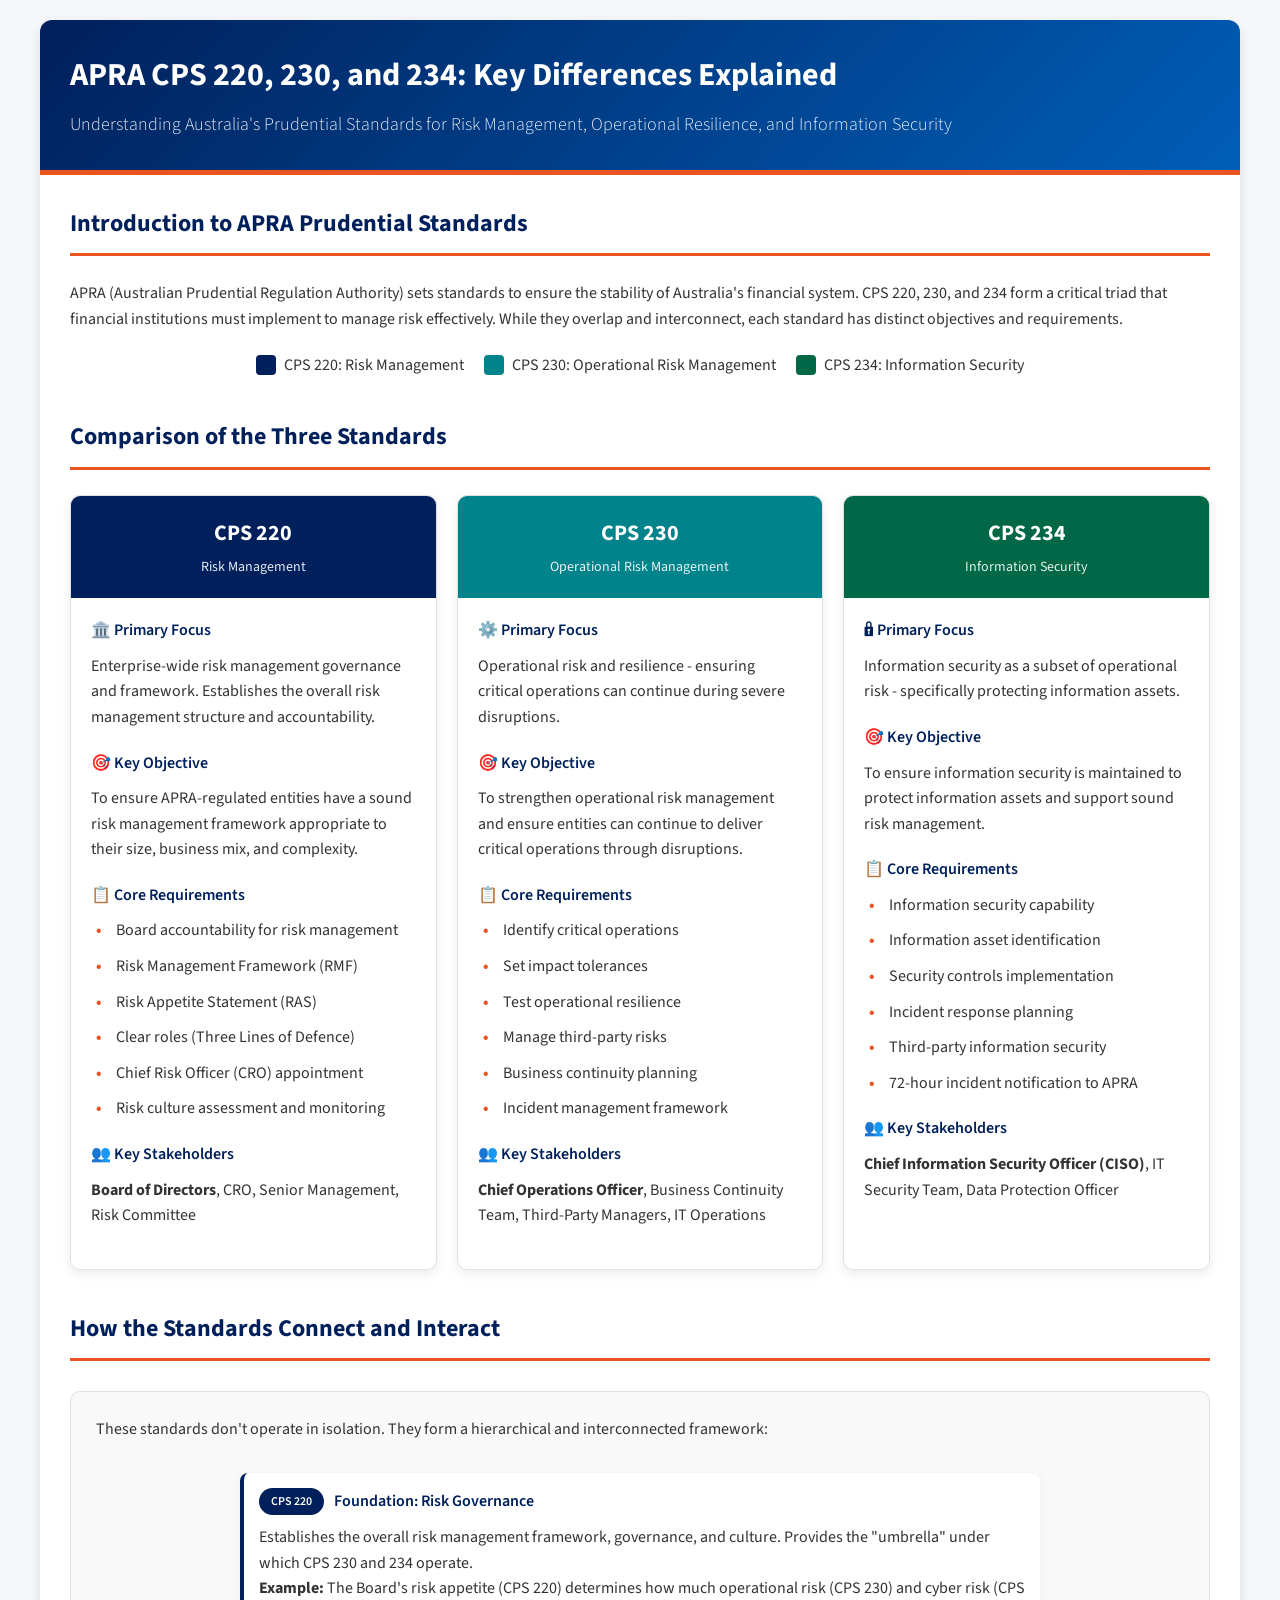
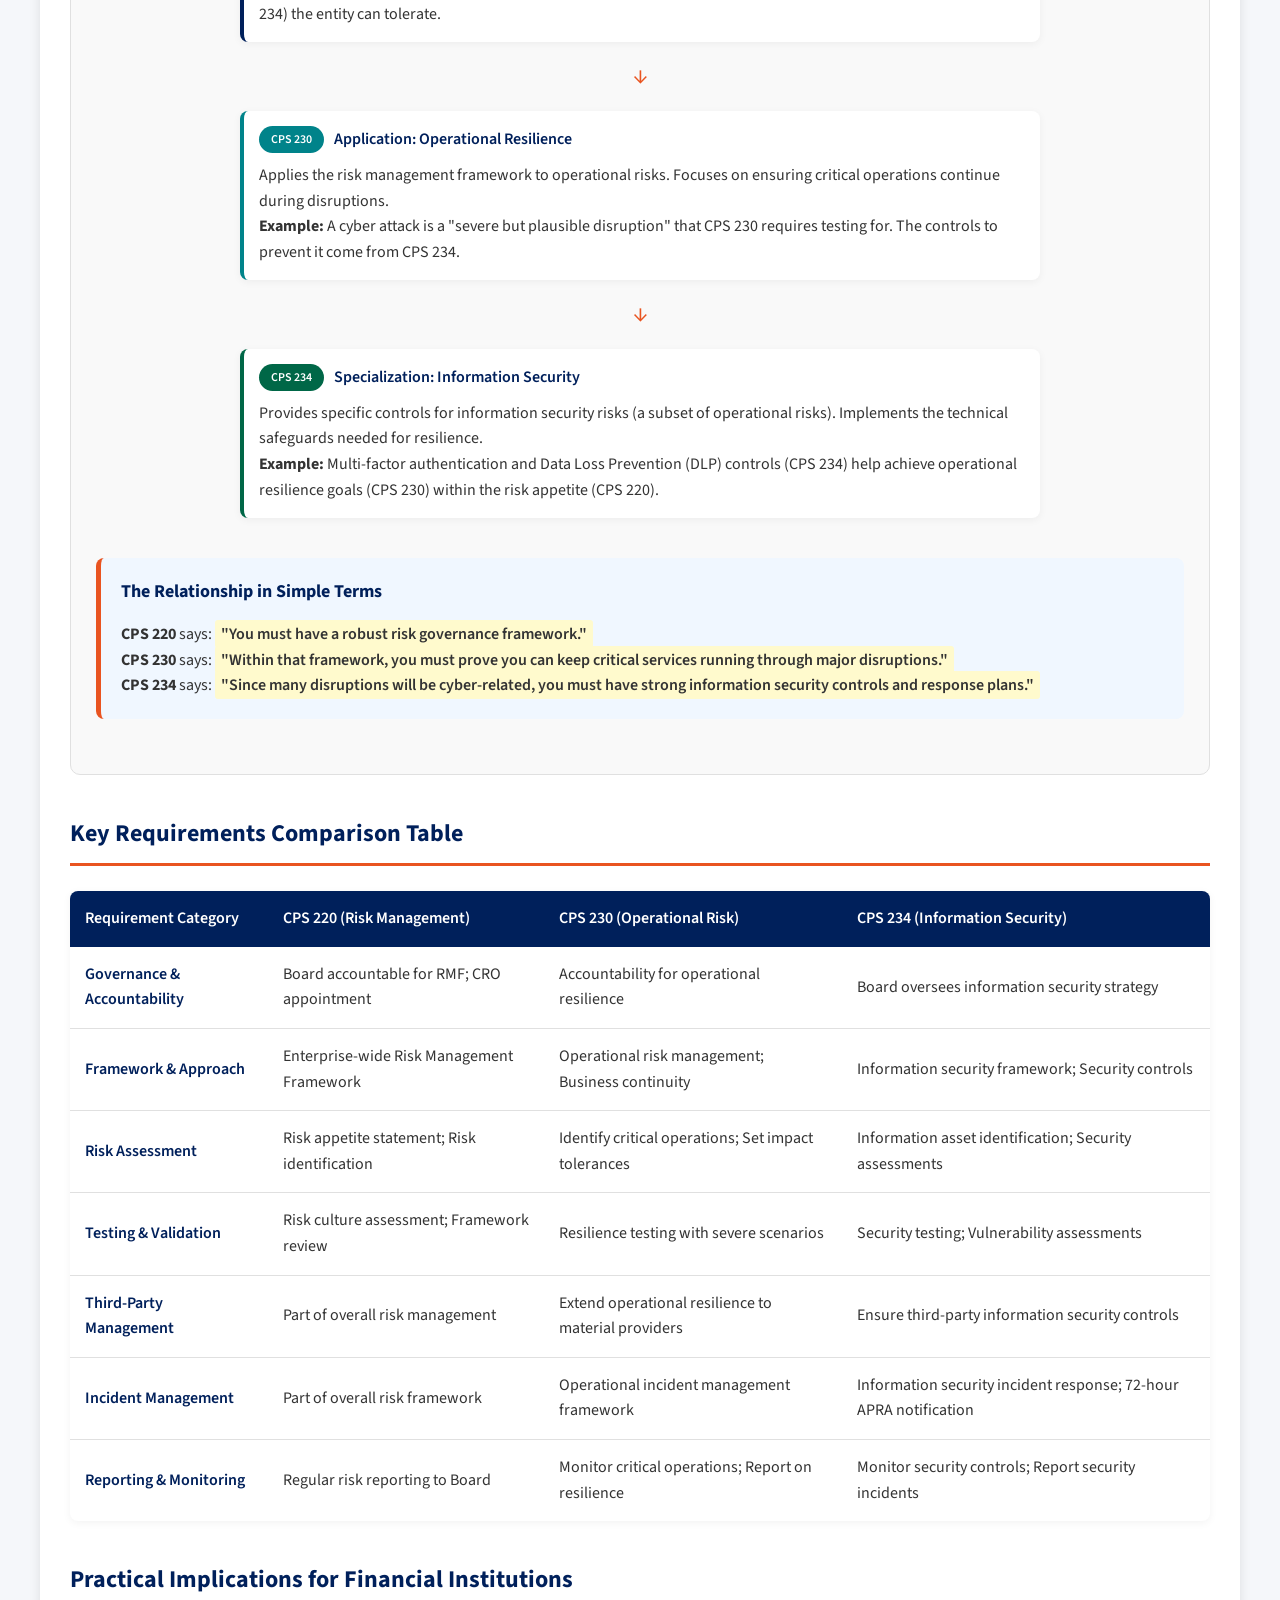
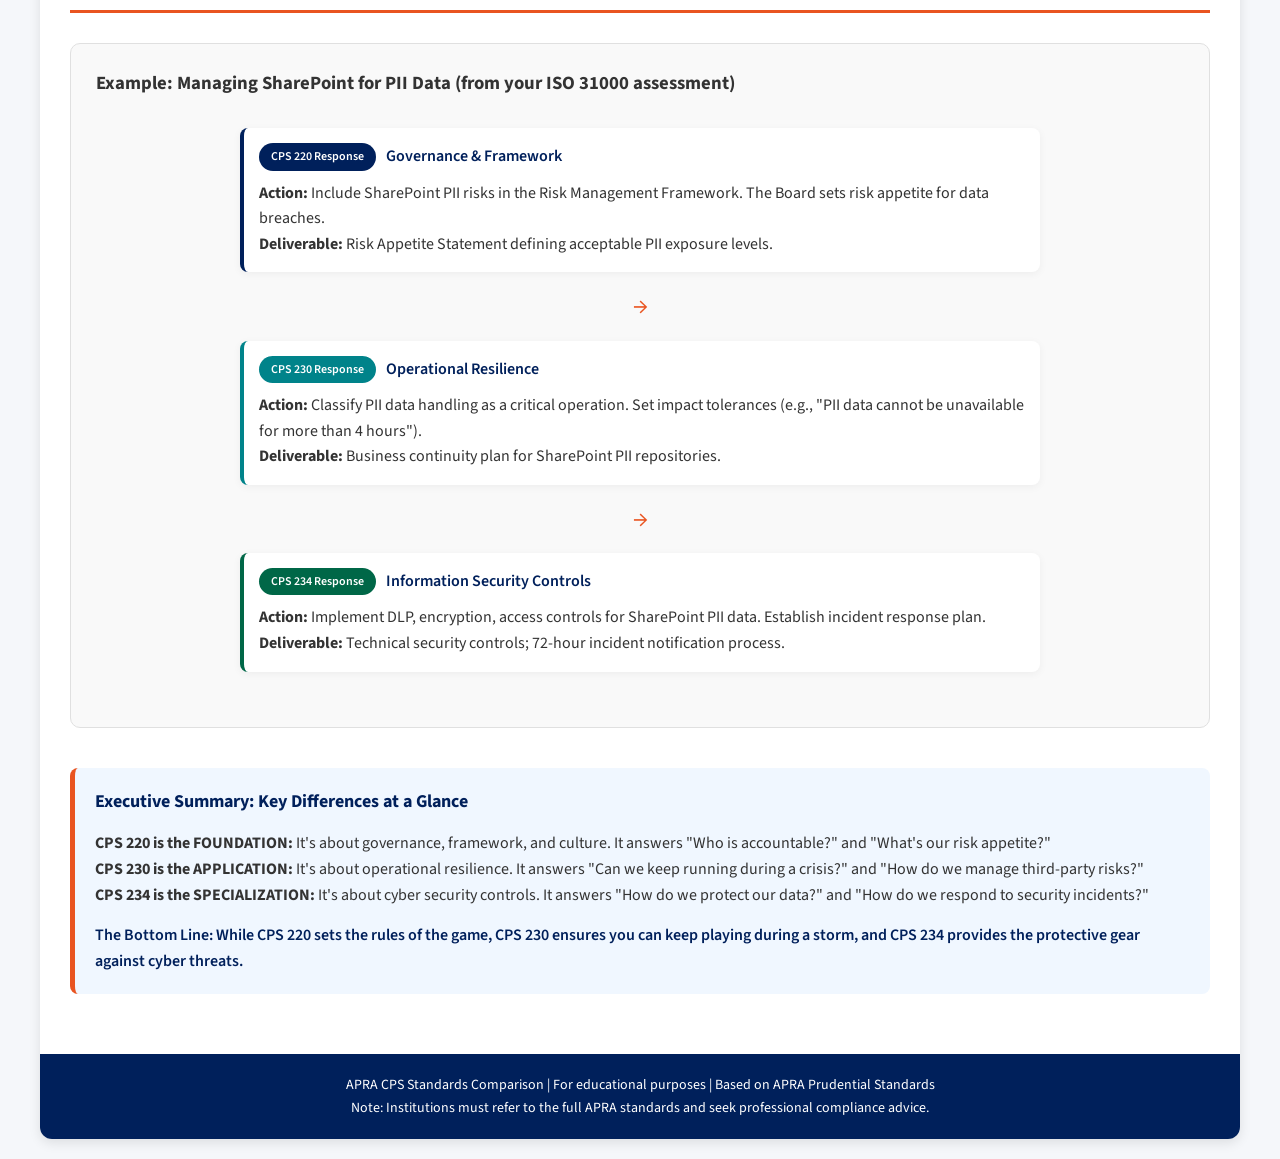
==== APRA-CPS.html @ a10cdca7 "Added documentation guides" ====
<!DOCTYPE html>
<html lang="en">
<head>
    <meta charset="UTF-8">
    <meta name="viewport" content="width=device-width, initial-scale=1.0">
    <title>APRA CPS 220, 230, 234: Key Differences Explained</title>
    <link href="https://fonts.googleapis.com/css2?family=Roboto:wght@300;400;500;600;700&family=Source+Sans+Pro:wght@400;600;700&display=swap" rel="stylesheet">
    <style>
        * {
            margin: 0;
            padding: 0;
            box-sizing: border-box;
        }
        
        body {
            font-family: 'Source Sans Pro', 'Roboto', sans-serif;
            line-height: 1.6;
            color: #333;
            background-color: #f5f7fa;
            padding: 20px;
        }
        
        .container {
            max-width: 1200px;
            margin: 0 auto;
            background-color: #fff;
            border-radius: 12px;
            box-shadow: 0 4px 12px rgba(0, 0, 0, 0.1);
            overflow: hidden;
        }
        
        /* Header */
        .header {
            background: linear-gradient(135deg, #00205B 0%, #005EB8 100%);
            color: white;
            padding: 30px;
            border-bottom: 5px solid #e95420;
        }
        
        .header h1 {
            font-size: 32px;
            font-weight: 700;
            margin-bottom: 10px;
        }
        
        .header-subtitle {
            font-size: 18px;
            opacity: 0.9;
            font-weight: 300;
        }
        
        /* Content Sections */
        .content {
            padding: 30px;
        }
        
        .section {
            margin-bottom: 40px;
        }
        
        .section-title {
            color: #00205B;
            font-size: 24px;
            font-weight: 700;
            margin-bottom: 25px;
            padding-bottom: 10px;
            border-bottom: 3px solid #e95420;
        }
        
        /* Standards Comparison Grid */
        .standards-grid {
            display: grid;
            grid-template-columns: repeat(3, 1fr);
            gap: 20px;
            margin-bottom: 40px;
        }
        
        @media (max-width: 900px) {
            .standards-grid {
                grid-template-columns: 1fr;
            }
        }
        
        .standard-card {
            border-radius: 10px;
            overflow: hidden;
            box-shadow: 0 4px 12px rgba(0, 0, 0, 0.08);
            border: 1px solid #e0e0e0;
            transition: transform 0.3s, box-shadow 0.3s;
            height: 100%;
        }
        
        .standard-card:hover {
            transform: translateY(-5px);
            box-shadow: 0 8px 20px rgba(0, 0, 0, 0.12);
        }
        
        .card-header {
            color: white;
            padding: 20px;
            text-align: center;
        }
        
        .card-header.cps220 {
            background-color: #00205B;
        }
        
        .card-header.cps230 {
            background-color: #00838A;
        }
        
        .card-header.cps234 {
            background-color: #006747;
        }
        
        .card-title {
            font-size: 22px;
            font-weight: 700;
            margin-bottom: 5px;
        }
        
        .card-subtitle {
            font-size: 14px;
            opacity: 0.9;
        }
        
        .card-body {
            padding: 20px;
        }
        
        .card-section {
            margin-bottom: 20px;
        }
        
        .card-section-title {
            color: #00205B;
            font-weight: 600;
            font-size: 16px;
            margin-bottom: 10px;
            display: flex;
            align-items: center;
        }
        
        .card-section-title i {
            margin-right: 8px;
            font-size: 18px;
        }
        
        .key-points {
            list-style-type: none;
            padding-left: 5px;
        }
        
        .key-points li {
            margin-bottom: 10px;
            padding-left: 20px;
            position: relative;
        }
        
        .key-points li:before {
            content: "•";
            color: #e95420;
            font-weight: bold;
            position: absolute;
            left: 0;
        }
        
        /* How They Connect Section */
        .connection-diagram {
            background-color: #f9f9f9;
            border-radius: 10px;
            padding: 25px;
            margin: 30px 0;
            border: 1px solid #e0e0e0;
        }
        
        .connection-steps {
            display: flex;
            flex-direction: column;
            align-items: center;
            margin: 20px 0;
        }
        
        .step {
            background-color: white;
            border-radius: 8px;
            padding: 15px;
            margin: 10px 0;
            width: 100%;
            max-width: 800px;
            box-shadow: 0 2px 8px rgba(0, 0, 0, 0.05);
            border-left: 4px solid;
        }
        
        .step-220 { border-left-color: #00205B; }
        .step-230 { border-left-color: #00838A; }
        .step-234 { border-left-color: #006747; }
        
        .step-header {
            display: flex;
            align-items: center;
            margin-bottom: 10px;
        }
        
        .step-badge {
            display: inline-block;
            background-color: #00205B;
            color: white;
            padding: 4px 12px;
            border-radius: 20px;
            font-size: 12px;
            font-weight: 600;
            margin-right: 10px;
        }
        
        .step-220 .step-badge { background-color: #00205B; }
        .step-230 .step-badge { background-color: #00838A; }
        .step-234 .step-badge { background-color: #006747; }
        
        .step-title {
            font-weight: 600;
            color: #00205B;
        }
        
        .step-arrow {
            font-size: 24px;
            color: #e95420;
            text-align: center;
            margin: 5px 0;
        }
        
        /* Key Requirements Table */
        .requirements-table {
            width: 100%;
            border-collapse: collapse;
            margin: 20px 0;
            background-color: white;
            border-radius: 8px;
            overflow: hidden;
            box-shadow: 0 2px 8px rgba(0, 0, 0, 0.05);
        }
        
        .requirements-table th {
            background-color: #00205B;
            color: white;
            font-weight: 600;
            text-align: left;
            padding: 15px;
        }
        
        .requirements-table td {
            padding: 15px;
            border-bottom: 1px solid #e0e0e0;
        }
        
        .requirements-table tr:last-child td {
            border-bottom: none;
        }
        
        .requirements-table tr:hover {
            background-color: #f5f7fa;
        }
        
        .req-category {
            font-weight: 600;
            color: #00205B;
        }
        
        /* Footer */
        .footer {
            background-color: #00205B;
            color: white;
            padding: 20px;
            text-align: center;
            font-size: 14px;
        }
        
        .summary-box {
            background-color: #f0f7ff;
            border-radius: 8px;
            padding: 20px;
            margin: 30px 0;
            border-left: 5px solid #e95420;
        }
        
        .summary-title {
            font-weight: 700;
            font-size: 18px;
            color: #00205B;
            margin-bottom: 15px;
        }
        
        .highlight {
            background-color: #fffacd;
            padding: 3px 6px;
            border-radius: 3px;
            font-weight: 600;
        }
        
        .color-code {
            display: flex;
            justify-content: center;
            gap: 20px;
            margin: 20px 0;
            flex-wrap: wrap;
        }
        
        .color-item {
            display: flex;
            align-items: center;
        }
        
        .color-swatch {
            width: 20px;
            height: 20px;
            border-radius: 4px;
            margin-right: 8px;
        }
        
        .swatch-220 { background-color: #00205B; }
        .swatch-230 { background-color: #00838A; }
        .swatch-234 { background-color: #006747; }
    </style>
</head>
<body>
    <div class="container">
        <!-- Header -->
        <div class="header">
            <h1>APRA CPS 220, 230, and 234: Key Differences Explained</h1>
            <div class="header-subtitle">Understanding Australia's Prudential Standards for Risk Management, Operational Resilience, and Information Security</div>
        </div>
        
        <!-- Content -->
        <div class="content">
            <!-- Introduction -->
            <div class="section">
                <h2 class="section-title">Introduction to APRA Prudential Standards</h2>
                <p>APRA (Australian Prudential Regulation Authority) sets standards to ensure the stability of Australia's financial system. CPS 220, 230, and 234 form a critical triad that financial institutions must implement to manage risk effectively. While they overlap and interconnect, each standard has distinct objectives and requirements.</p>
                
                <div class="color-code">
                    <div class="color-item">
                        <div class="color-swatch swatch-220"></div>
                        <span>CPS 220: Risk Management</span>
                    </div>
                    <div class="color-item">
                        <div class="color-swatch swatch-230"></div>
                        <span>CPS 230: Operational Risk Management</span>
                    </div>
                    <div class="color-item">
                        <div class="color-swatch swatch-234"></div>
                        <span>CPS 234: Information Security</span>
                    </div>
                </div>
            </div>
            
            <!-- Standards Comparison Grid -->
            <div class="section">
                <h2 class="section-title">Comparison of the Three Standards</h2>
                
                <div class="standards-grid">
                    <!-- CPS 220 Card -->
                    <div class="standard-card">
                        <div class="card-header cps220">
                            <div class="card-title">CPS 220</div>
                            <div class="card-subtitle">Risk Management</div>
                        </div>
                        <div class="card-body">
                            <div class="card-section">
                                <div class="card-section-title">🏛️ Primary Focus</div>
                                <p>Enterprise-wide risk management governance and framework. Establishes the overall risk management structure and accountability.</p>
                            </div>
                            
                            <div class="card-section">
                                <div class="card-section-title">🎯 Key Objective</div>
                                <p>To ensure APRA-regulated entities have a sound risk management framework appropriate to their size, business mix, and complexity.</p>
                            </div>
                            
                            <div class="card-section">
                                <div class="card-section-title">📋 Core Requirements</div>
                                <ul class="key-points">
                                    <li>Board accountability for risk management</li>
                                    <li>Risk Management Framework (RMF)</li>
                                    <li>Risk Appetite Statement (RAS)</li>
                                    <li>Clear roles (Three Lines of Defence)</li>
                                    <li>Chief Risk Officer (CRO) appointment</li>
                                    <li>Risk culture assessment and monitoring</li>
                                </ul>
                            </div>
                            
                            <div class="card-section">
                                <div class="card-section-title">👥 Key Stakeholders</div>
                                <p><strong>Board of Directors</strong>, CRO, Senior Management, Risk Committee</p>
                            </div>
                        </div>
                    </div>
                    
                    <!-- CPS 230 Card -->
                    <div class="standard-card">
                        <div class="card-header cps230">
                            <div class="card-title">CPS 230</div>
                            <div class="card-subtitle">Operational Risk Management</div>
                        </div>
                        <div class="card-body">
                            <div class="card-section">
                                <div class="card-section-title">⚙️ Primary Focus</div>
                                <p>Operational risk and resilience - ensuring critical operations can continue during severe disruptions.</p>
                            </div>
                            
                            <div class="card-section">
                                <div class="card-section-title">🎯 Key Objective</div>
                                <p>To strengthen operational risk management and ensure entities can continue to deliver critical operations through disruptions.</p>
                            </div>
                            
                            <div class="card-section">
                                <div class="card-section-title">📋 Core Requirements</div>
                                <ul class="key-points">
                                    <li>Identify critical operations</li>
                                    <li>Set impact tolerances</li>
                                    <li>Test operational resilience</li>
                                    <li>Manage third-party risks</li>
                                    <li>Business continuity planning</li>
                                    <li>Incident management framework</li>
                                </ul>
                            </div>
                            
                            <div class="card-section">
                                <div class="card-section-title">👥 Key Stakeholders</div>
                                <p><strong>Chief Operations Officer</strong>, Business Continuity Team, Third-Party Managers, IT Operations</p>
                            </div>
                        </div>
                    </div>
                    
                    <!-- CPS 234 Card -->
                    <div class="standard-card">
                        <div class="card-header cps234">
                            <div class="card-title">CPS 234</div>
                            <div class="card-subtitle">Information Security</div>
                        </div>
                        <div class="card-body">
                            <div class="card-section">
                                <div class="card-section-title">🔒 Primary Focus</div>
                                <p>Information security as a subset of operational risk - specifically protecting information assets.</p>
                            </div>
                            
                            <div class="card-section">
                                <div class="card-section-title">🎯 Key Objective</div>
                                <p>To ensure information security is maintained to protect information assets and support sound risk management.</p>
                            </div>
                            
                            <div class="card-section">
                                <div class="card-section-title">📋 Core Requirements</div>
                                <ul class="key-points">
                                    <li>Information security capability</li>
                                    <li>Information asset identification</li>
                                    <li>Security controls implementation</li>
                                    <li>Incident response planning</li>
                                    <li>Third-party information security</li>
                                    <li>72-hour incident notification to APRA</li>
                                </ul>
                            </div>
                            
                            <div class="card-section">
                                <div class="card-section-title">👥 Key Stakeholders</div>
                                <p><strong>Chief Information Security Officer (CISO)</strong>, IT Security Team, Data Protection Officer</p>
                            </div>
                        </div>
                    </div>
                </div>
            </div>
            
            <!-- How They Connect -->
            <div class="section">
                <h2 class="section-title">How the Standards Connect and Interact</h2>
                
                <div class="connection-diagram">
                    <p>These standards don't operate in isolation. They form a hierarchical and interconnected framework:</p>
                    
                    <div class="connection-steps">
                        <div class="step step-220">
                            <div class="step-header">
                                <span class="step-badge">CPS 220</span>
                                <span class="step-title">Foundation: Risk Governance</span>
                            </div>
                            <p>Establishes the overall risk management framework, governance, and culture. Provides the "umbrella" under which CPS 230 and 234 operate.</p>
                            <p><strong>Example:</strong> The Board's risk appetite (CPS 220) determines how much operational risk (CPS 230) and cyber risk (CPS 234) the entity can tolerate.</p>
                        </div>
                        
                        <div class="step-arrow">↓</div>
                        
                        <div class="step step-230">
                            <div class="step-header">
                                <span class="step-badge">CPS 230</span>
                                <span class="step-title">Application: Operational Resilience</span>
                            </div>
                            <p>Applies the risk management framework to operational risks. Focuses on ensuring critical operations continue during disruptions.</p>
                            <p><strong>Example:</strong> A cyber attack is a "severe but plausible disruption" that CPS 230 requires testing for. The controls to prevent it come from CPS 234.</p>
                        </div>
                        
                        <div class="step-arrow">↓</div>
                        
                        <div class="step step-234">
                            <div class="step-header">
                                <span class="step-badge">CPS 234</span>
                                <span class="step-title">Specialization: Information Security</span>
                            </div>
                            <p>Provides specific controls for information security risks (a subset of operational risks). Implements the technical safeguards needed for resilience.</p>
                            <p><strong>Example:</strong> Multi-factor authentication and Data Loss Prevention (DLP) controls (CPS 234) help achieve operational resilience goals (CPS 230) within the risk appetite (CPS 220).</p>
                        </div>
                    </div>
                    
                    <div class="summary-box">
                        <div class="summary-title">The Relationship in Simple Terms</div>
                        <p><strong>CPS 220</strong> says: <span class="highlight">"You must have a robust risk governance framework."</span></p>
                        <p><strong>CPS 230</strong> says: <span class="highlight">"Within that framework, you must prove you can keep critical services running through major disruptions."</span></p>
                        <p><strong>CPS 234</strong> says: <span class="highlight">"Since many disruptions will be cyber-related, you must have strong information security controls and response plans."</span></p>
                    </div>
                </div>
            </div>
            
            <!-- Key Requirements Table -->
            <div class="section">
                <h2 class="section-title">Key Requirements Comparison Table</h2>
                
                <table class="requirements-table">
                    <thead>
                        <tr>
                            <th>Requirement Category</th>
                            <th>CPS 220 (Risk Management)</th>
                            <th>CPS 230 (Operational Risk)</th>
                            <th>CPS 234 (Information Security)</th>
                        </tr>
                    </thead>
                    <tbody>
                        <tr>
                            <td class="req-category">Governance & Accountability</td>
                            <td>Board accountable for RMF; CRO appointment</td>
                            <td>Accountability for operational resilience</td>
                            <td>Board oversees information security strategy</td>
                        </tr>
                        <tr>
                            <td class="req-category">Framework & Approach</td>
                            <td>Enterprise-wide Risk Management Framework</td>
                            <td>Operational risk management; Business continuity</td>
                            <td>Information security framework; Security controls</td>
                        </tr>
                        <tr>
                            <td class="req-category">Risk Assessment</td>
                            <td>Risk appetite statement; Risk identification</td>
                            <td>Identify critical operations; Set impact tolerances</td>
                            <td>Information asset identification; Security assessments</td>
                        </tr>
                        <tr>
                            <td class="req-category">Testing & Validation</td>
                            <td>Risk culture assessment; Framework review</td>
                            <td>Resilience testing with severe scenarios</td>
                            <td>Security testing; Vulnerability assessments</td>
                        </tr>
                        <tr>
                            <td class="req-category">Third-Party Management</td>
                            <td>Part of overall risk management</td>
                            <td>Extend operational resilience to material providers</td>
                            <td>Ensure third-party information security controls</td>
                        </tr>
                        <tr>
                            <td class="req-category">Incident Management</td>
                            <td>Part of overall risk framework</td>
                            <td>Operational incident management framework</td>
                            <td>Information security incident response; 72-hour APRA notification</td>
                        </tr>
                        <tr>
                            <td class="req-category">Reporting & Monitoring</td>
                            <td>Regular risk reporting to Board</td>
                            <td>Monitor critical operations; Report on resilience</td>
                            <td>Monitor security controls; Report security incidents</td>
                        </tr>
                    </tbody>
                </table>
            </div>
            
            <!-- Practical Implications -->
            <div class="section">
                <h2 class="section-title">Practical Implications for Financial Institutions</h2>
                
                <div class="connection-diagram">
                    <h3>Example: Managing SharePoint for PII Data (from your ISO 31000 assessment)</h3>
                    
                    <div class="connection-steps">
                        <div class="step step-220">
                            <div class="step-header">
                                <span class="step-badge">CPS 220 Response</span>
                                <span class="step-title">Governance & Framework</span>
                            </div>
                            <p><strong>Action:</strong> Include SharePoint PII risks in the Risk Management Framework. The Board sets risk appetite for data breaches.</p>
                            <p><strong>Deliverable:</strong> Risk Appetite Statement defining acceptable PII exposure levels.</p>
                        </div>
                        
                        <div class="step-arrow">→</div>
                        
                        <div class="step step-230">
                            <div class="step-header">
                                <span class="step-badge">CPS 230 Response</span>
                                <span class="step-title">Operational Resilience</span>
                            </div>
                            <p><strong>Action:</strong> Classify PII data handling as a critical operation. Set impact tolerances (e.g., "PII data cannot be unavailable for more than 4 hours").</p>
                            <p><strong>Deliverable:</strong> Business continuity plan for SharePoint PII repositories.</p>
                        </div>
                        
                        <div class="step-arrow">→</div>
                        
                        <div class="step step-234">
                            <div class="step-header">
                                <span class="step-badge">CPS 234 Response</span>
                                <span class="step-title">Information Security Controls</span>
                            </div>
                            <p><strong>Action:</strong> Implement DLP, encryption, access controls for SharePoint PII data. Establish incident response plan.</p>
                            <p><strong>Deliverable:</strong> Technical security controls; 72-hour incident notification process.</p>
                        </div>
                    </div>
                </div>
            </div>
            
            <!-- Summary -->
            <div class="summary-box">
                <div class="summary-title">Executive Summary: Key Differences at a Glance</div>
                <p><strong>CPS 220 is the FOUNDATION:</strong> It's about governance, framework, and culture. It answers "Who is accountable?" and "What's our risk appetite?"</p>
                
                <p><strong>CPS 230 is the APPLICATION:</strong> It's about operational resilience. It answers "Can we keep running during a crisis?" and "How do we manage third-party risks?"</p>
                
                <p><strong>CPS 234 is the SPECIALIZATION:</strong> It's about cyber security controls. It answers "How do we protect our data?" and "How do we respond to security incidents?"</p>
                
                <p style="margin-top: 15px; font-weight: 600; color: #00205B;">The Bottom Line: While CPS 220 sets the rules of the game, CPS 230 ensures you can keep playing during a storm, and CPS 234 provides the protective gear against cyber threats.</p>
            </div>
        </div>
        
        <!-- Footer -->
        <div class="footer">
            <p>APRA CPS Standards Comparison | For educational purposes | Based on APRA Prudential Standards</p>
            <p>Note: Institutions must refer to the full APRA standards and seek professional compliance advice.</p>
        </div>
    </div>

    <script>
        // Add interactivity to the cards
        document.addEventListener('DOMContentLoaded', function() {
            const cards = document.querySelectorAll('.standard-card');
            
            cards.forEach(card => {
                card.addEventListener('click', function() {
                    // Remove active class from all cards
                    cards.forEach(c => c.classList.remove('active'));
                    
                    // Add active class to clicked card
                    this.classList.add('active');
                    
                    // Scroll to the connection section
                    document.querySelector('.connection-diagram').scrollIntoView({
                        behavior: 'smooth'
                    });
                });
            });
            
            // Add hover effect to table rows
            const tableRows = document.querySelectorAll('.requirements-table tr');
            tableRows.forEach(row => {
                row.addEventListener('mouseenter', function() {
                    const category = this.querySelector('.req-category');
                    if (category) {
                        category.style.color = '#e95420';
                        category.style.transition = 'color 0.3s';
                    }
                });
                
                row.addEventListener('mouseleave', function() {
                    const category = this.querySelector('.req-category');
                    if (category) {
                        category.style.color = '#00205B';
                    }
                });
            });
        });
    </script>
</body>
</html>
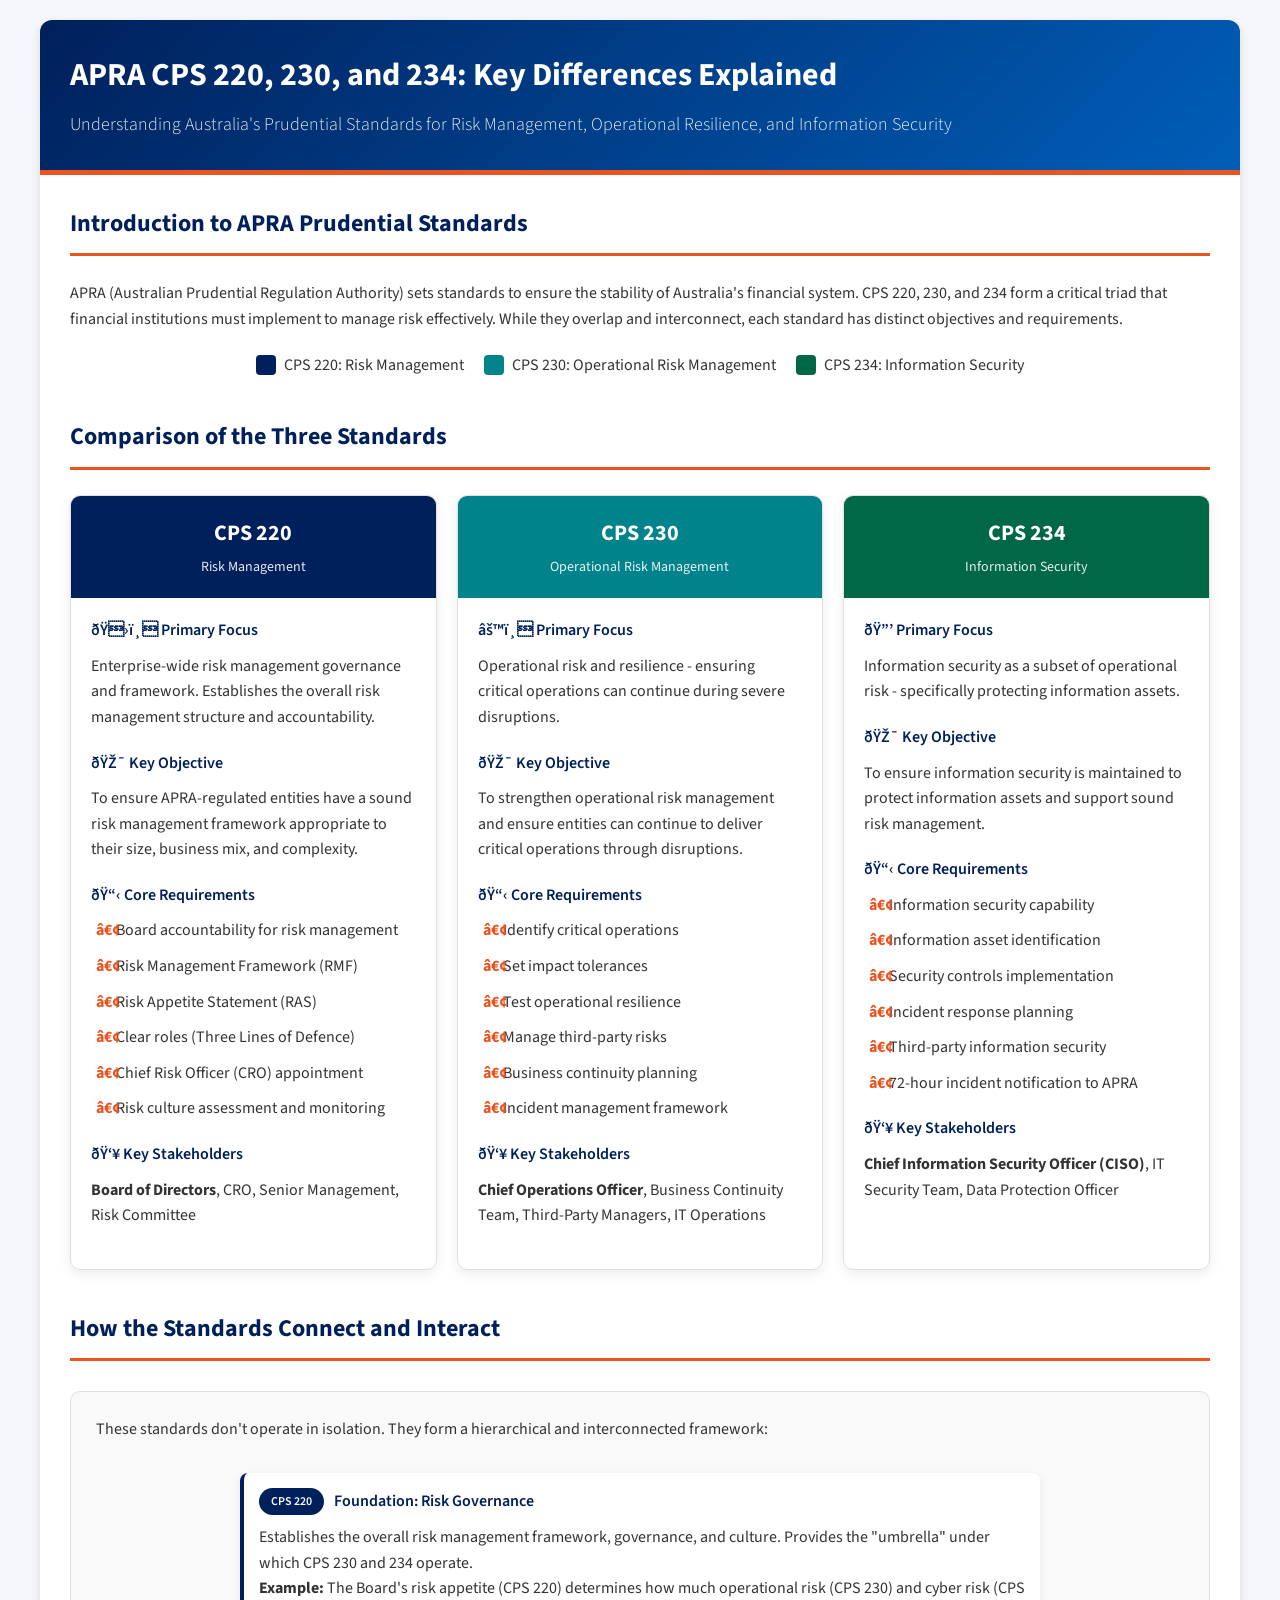
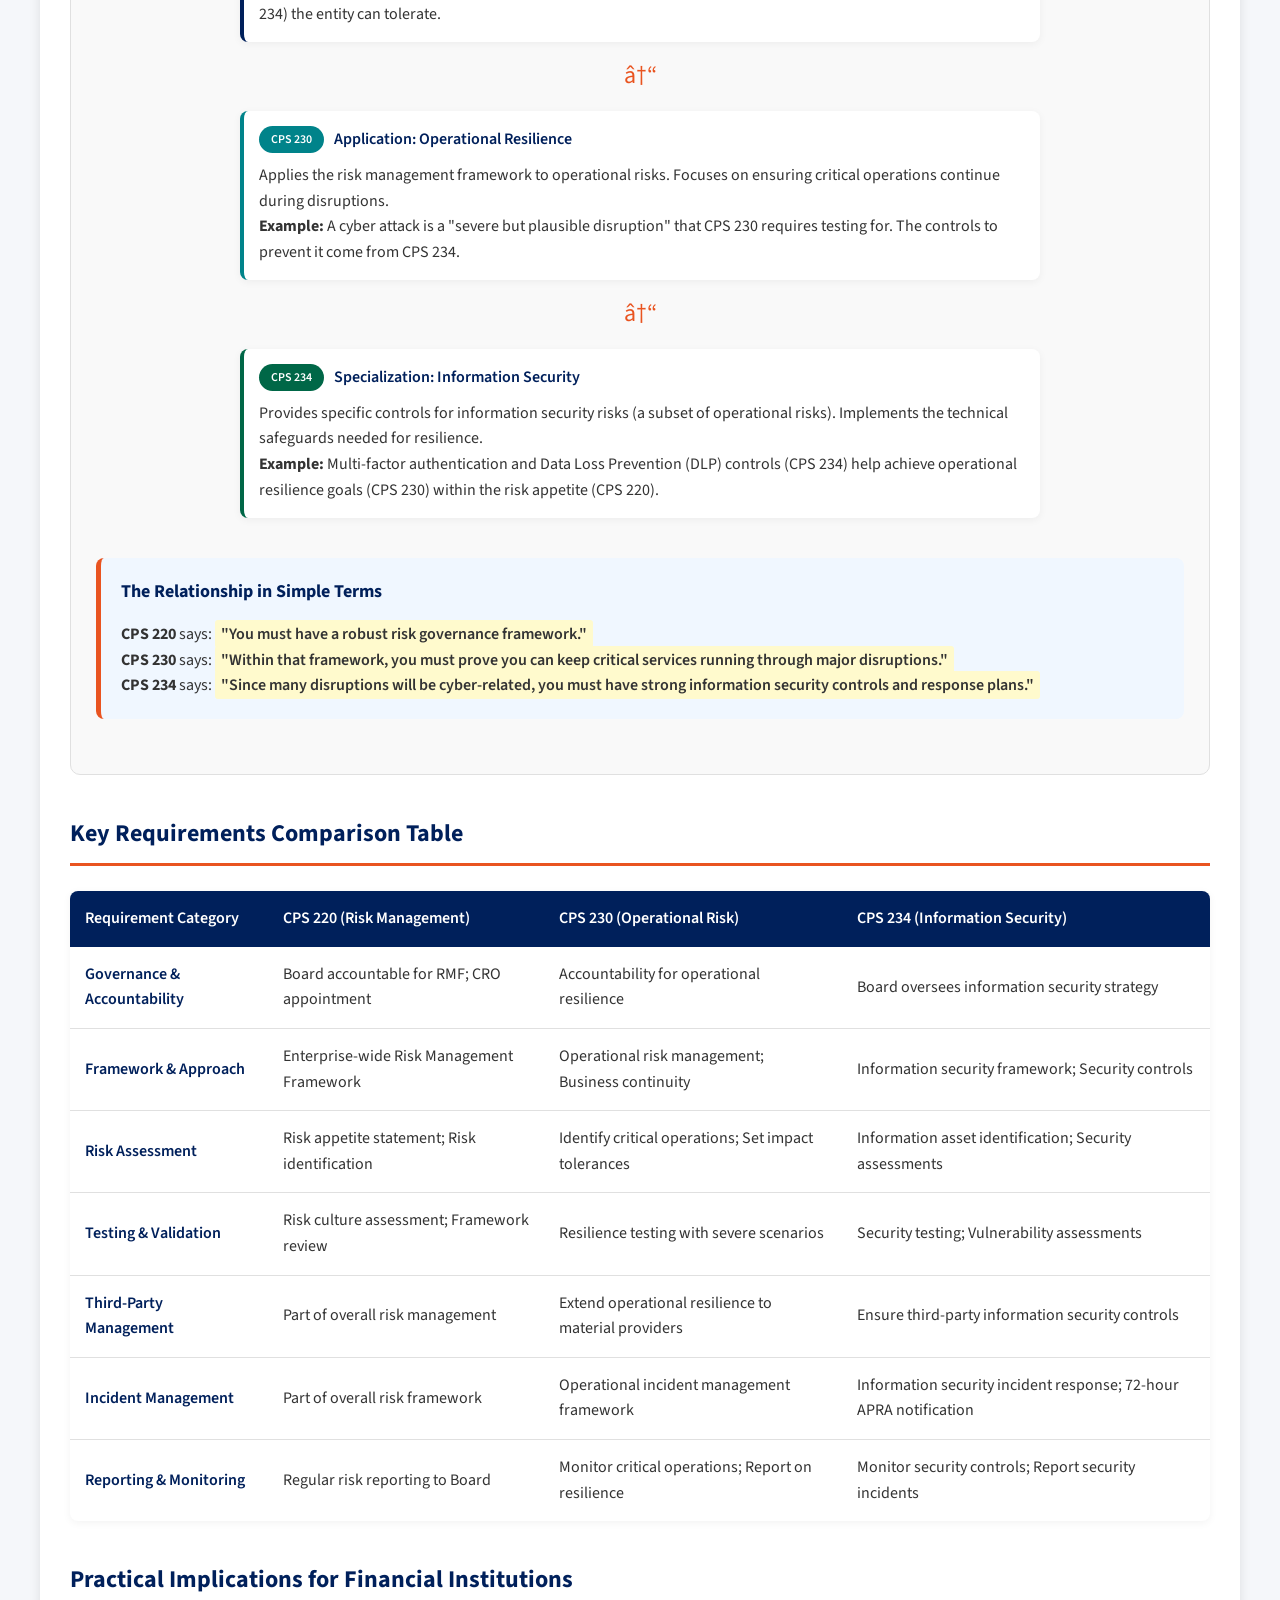
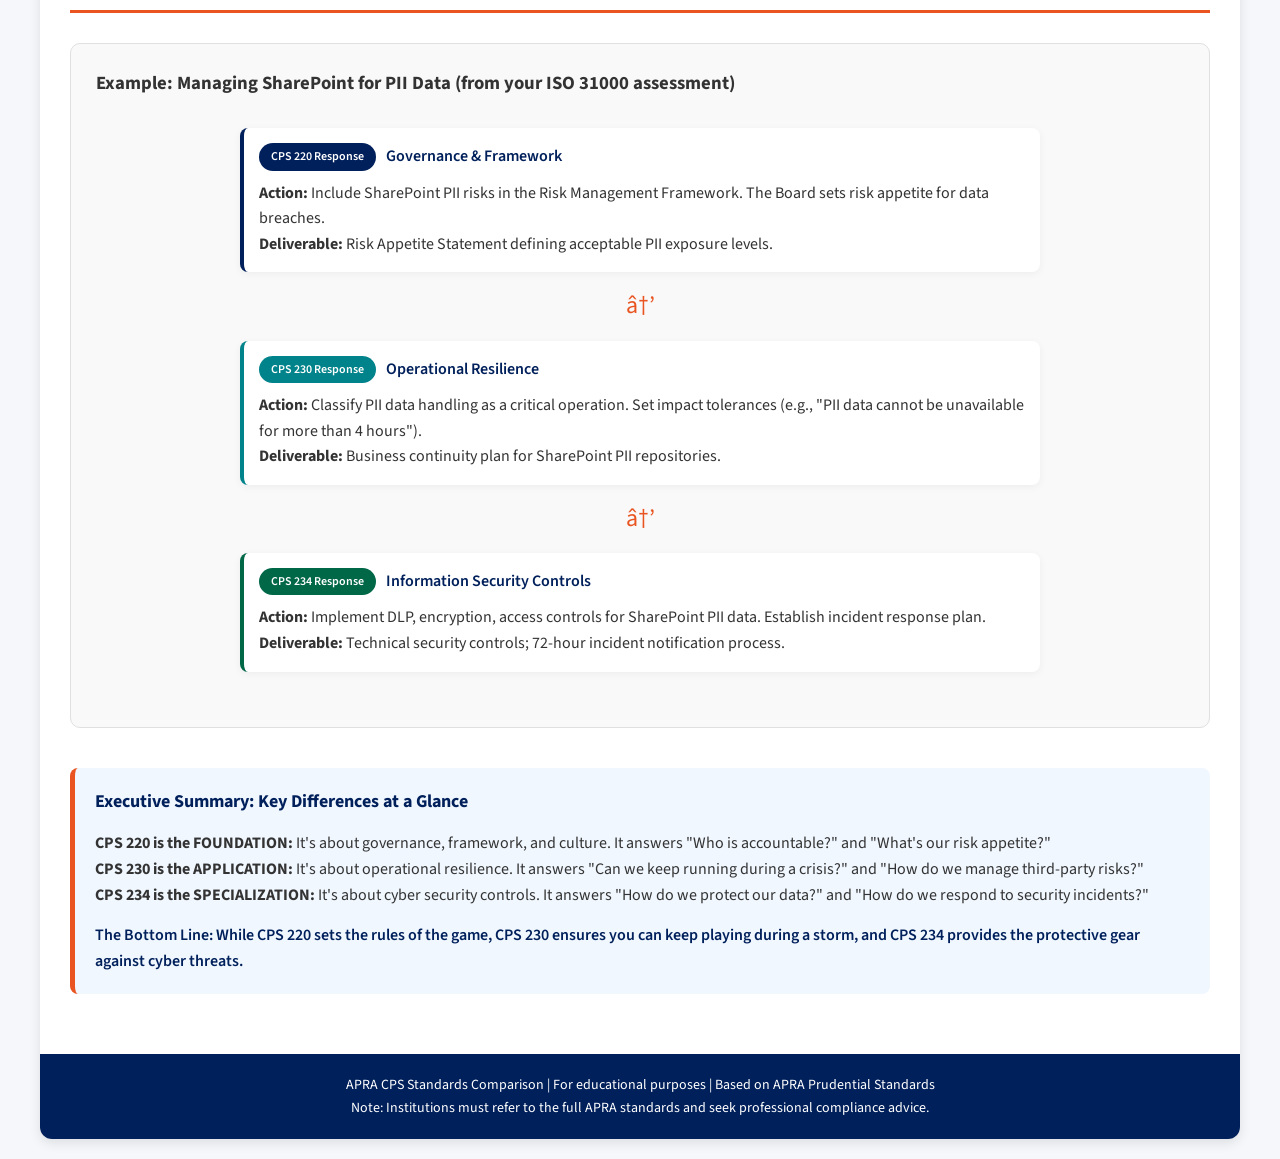
==== commit 5b426cef: "Added templates and fix logo issues in mobile" ====
--- a/APRA-CPS.html
+++ b/APRA-CPS.html
@@ -1,6 +1,13 @@
 <!DOCTYPE html>
 <html lang="en">
 <head>
+    <!-- Google Tag Manager -->
+    <script>(function(w,d,s,l,i){w[l]=w[l]||[];w[l].push({'gtm.start':
+    new Date().getTime(),event:'gtm.js'});var f=d.getElementsByTagName(s)[0],
+    j=d.createElement(s),dl=l!='dataLayer'?'&l='+l:'';j.async=true;j.src=
+    'https://www.googletagmanager.com/gtm.js?id='+i+dl;f.parentNode.insertBefore(j,f);
+    })(window,document,'script','dataLayer','GTM-NR3JRBT9');</script>
+    <!-- End Google Tag Manager -->
     <meta charset="UTF-8">
     <meta name="viewport" content="width=device-width, initial-scale=1.0">
     <title>APRA CPS 220, 230, 234: Key Differences Explained</title>
@@ -158,7 +165,7 @@
         }
         
         .key-points li:before {
-            content: "•";
+            content: "â€¢";
             color: #e95420;
             font-weight: bold;
             position: absolute;
@@ -323,6 +330,10 @@
     </style>
 </head>
 <body>
+    <!-- Google Tag Manager (noscript) -->
+    <noscript><iframe src="https://www.googletagmanager.com/ns.html?id=GTM-NR3JRBT9"
+    height="0" width="0" style="display:none;visibility:hidden"></iframe></noscript>
+    <!-- End Google Tag Manager (noscript) -->
     <div class="container">
         <!-- Header -->
         <div class="header">
@@ -366,17 +377,17 @@
                         </div>
                         <div class="card-body">
                             <div class="card-section">
-                                <div class="card-section-title">🏛️ Primary Focus</div>
+                                <div class="card-section-title">ðŸ›ï¸ Primary Focus</div>
                                 <p>Enterprise-wide risk management governance and framework. Establishes the overall risk management structure and accountability.</p>
                             </div>
                             
                             <div class="card-section">
-                                <div class="card-section-title">🎯 Key Objective</div>
+                                <div class="card-section-title">ðŸŽ¯ Key Objective</div>
                                 <p>To ensure APRA-regulated entities have a sound risk management framework appropriate to their size, business mix, and complexity.</p>
                             </div>
                             
                             <div class="card-section">
-                                <div class="card-section-title">📋 Core Requirements</div>
+                                <div class="card-section-title">ðŸ“‹ Core Requirements</div>
                                 <ul class="key-points">
                                     <li>Board accountability for risk management</li>
                                     <li>Risk Management Framework (RMF)</li>
@@ -388,7 +399,7 @@
                             </div>
                             
                             <div class="card-section">
-                                <div class="card-section-title">👥 Key Stakeholders</div>
+                                <div class="card-section-title">ðŸ‘¥ Key Stakeholders</div>
                                 <p><strong>Board of Directors</strong>, CRO, Senior Management, Risk Committee</p>
                             </div>
                         </div>
@@ -402,17 +413,17 @@
                         </div>
                         <div class="card-body">
                             <div class="card-section">
-                                <div class="card-section-title">⚙️ Primary Focus</div>
+                                <div class="card-section-title">âš™ï¸ Primary Focus</div>
                                 <p>Operational risk and resilience - ensuring critical operations can continue during severe disruptions.</p>
                             </div>
                             
                             <div class="card-section">
-                                <div class="card-section-title">🎯 Key Objective</div>
+                                <div class="card-section-title">ðŸŽ¯ Key Objective</div>
                                 <p>To strengthen operational risk management and ensure entities can continue to deliver critical operations through disruptions.</p>
                             </div>
                             
                             <div class="card-section">
-                                <div class="card-section-title">📋 Core Requirements</div>
+                                <div class="card-section-title">ðŸ“‹ Core Requirements</div>
                                 <ul class="key-points">
                                     <li>Identify critical operations</li>
                                     <li>Set impact tolerances</li>
@@ -424,7 +435,7 @@
                             </div>
                             
                             <div class="card-section">
-                                <div class="card-section-title">👥 Key Stakeholders</div>
+                                <div class="card-section-title">ðŸ‘¥ Key Stakeholders</div>
                                 <p><strong>Chief Operations Officer</strong>, Business Continuity Team, Third-Party Managers, IT Operations</p>
                             </div>
                         </div>
@@ -438,17 +449,17 @@
                         </div>
                         <div class="card-body">
                             <div class="card-section">
-                                <div class="card-section-title">🔒 Primary Focus</div>
+                                <div class="card-section-title">ðŸ”’ Primary Focus</div>
                                 <p>Information security as a subset of operational risk - specifically protecting information assets.</p>
                             </div>
                             
                             <div class="card-section">
-                                <div class="card-section-title">🎯 Key Objective</div>
+                                <div class="card-section-title">ðŸŽ¯ Key Objective</div>
                                 <p>To ensure information security is maintained to protect information assets and support sound risk management.</p>
                             </div>
                             
                             <div class="card-section">
-                                <div class="card-section-title">📋 Core Requirements</div>
+                                <div class="card-section-title">ðŸ“‹ Core Requirements</div>
                                 <ul class="key-points">
                                     <li>Information security capability</li>
                                     <li>Information asset identification</li>
@@ -460,7 +471,7 @@
                             </div>
                             
                             <div class="card-section">
-                                <div class="card-section-title">👥 Key Stakeholders</div>
+                                <div class="card-section-title">ðŸ‘¥ Key Stakeholders</div>
                                 <p><strong>Chief Information Security Officer (CISO)</strong>, IT Security Team, Data Protection Officer</p>
                             </div>
                         </div>
@@ -485,7 +496,7 @@
                             <p><strong>Example:</strong> The Board's risk appetite (CPS 220) determines how much operational risk (CPS 230) and cyber risk (CPS 234) the entity can tolerate.</p>
                         </div>
                         
-                        <div class="step-arrow">↓</div>
+                        <div class="step-arrow">â†“</div>
                         
                         <div class="step step-230">
                             <div class="step-header">
@@ -496,7 +507,7 @@
                             <p><strong>Example:</strong> A cyber attack is a "severe but plausible disruption" that CPS 230 requires testing for. The controls to prevent it come from CPS 234.</p>
                         </div>
                         
-                        <div class="step-arrow">↓</div>
+                        <div class="step-arrow">â†“</div>
                         
                         <div class="step step-234">
                             <div class="step-header">
@@ -594,7 +605,7 @@
                             <p><strong>Deliverable:</strong> Risk Appetite Statement defining acceptable PII exposure levels.</p>
                         </div>
                         
-                        <div class="step-arrow">→</div>
+                        <div class="step-arrow">â†’</div>
                         
                         <div class="step step-230">
                             <div class="step-header">
@@ -605,7 +616,7 @@
                             <p><strong>Deliverable:</strong> Business continuity plan for SharePoint PII repositories.</p>
                         </div>
                         
-                        <div class="step-arrow">→</div>
+                        <div class="step-arrow">â†’</div>
                         
                         <div class="step step-234">
                             <div class="step-header">
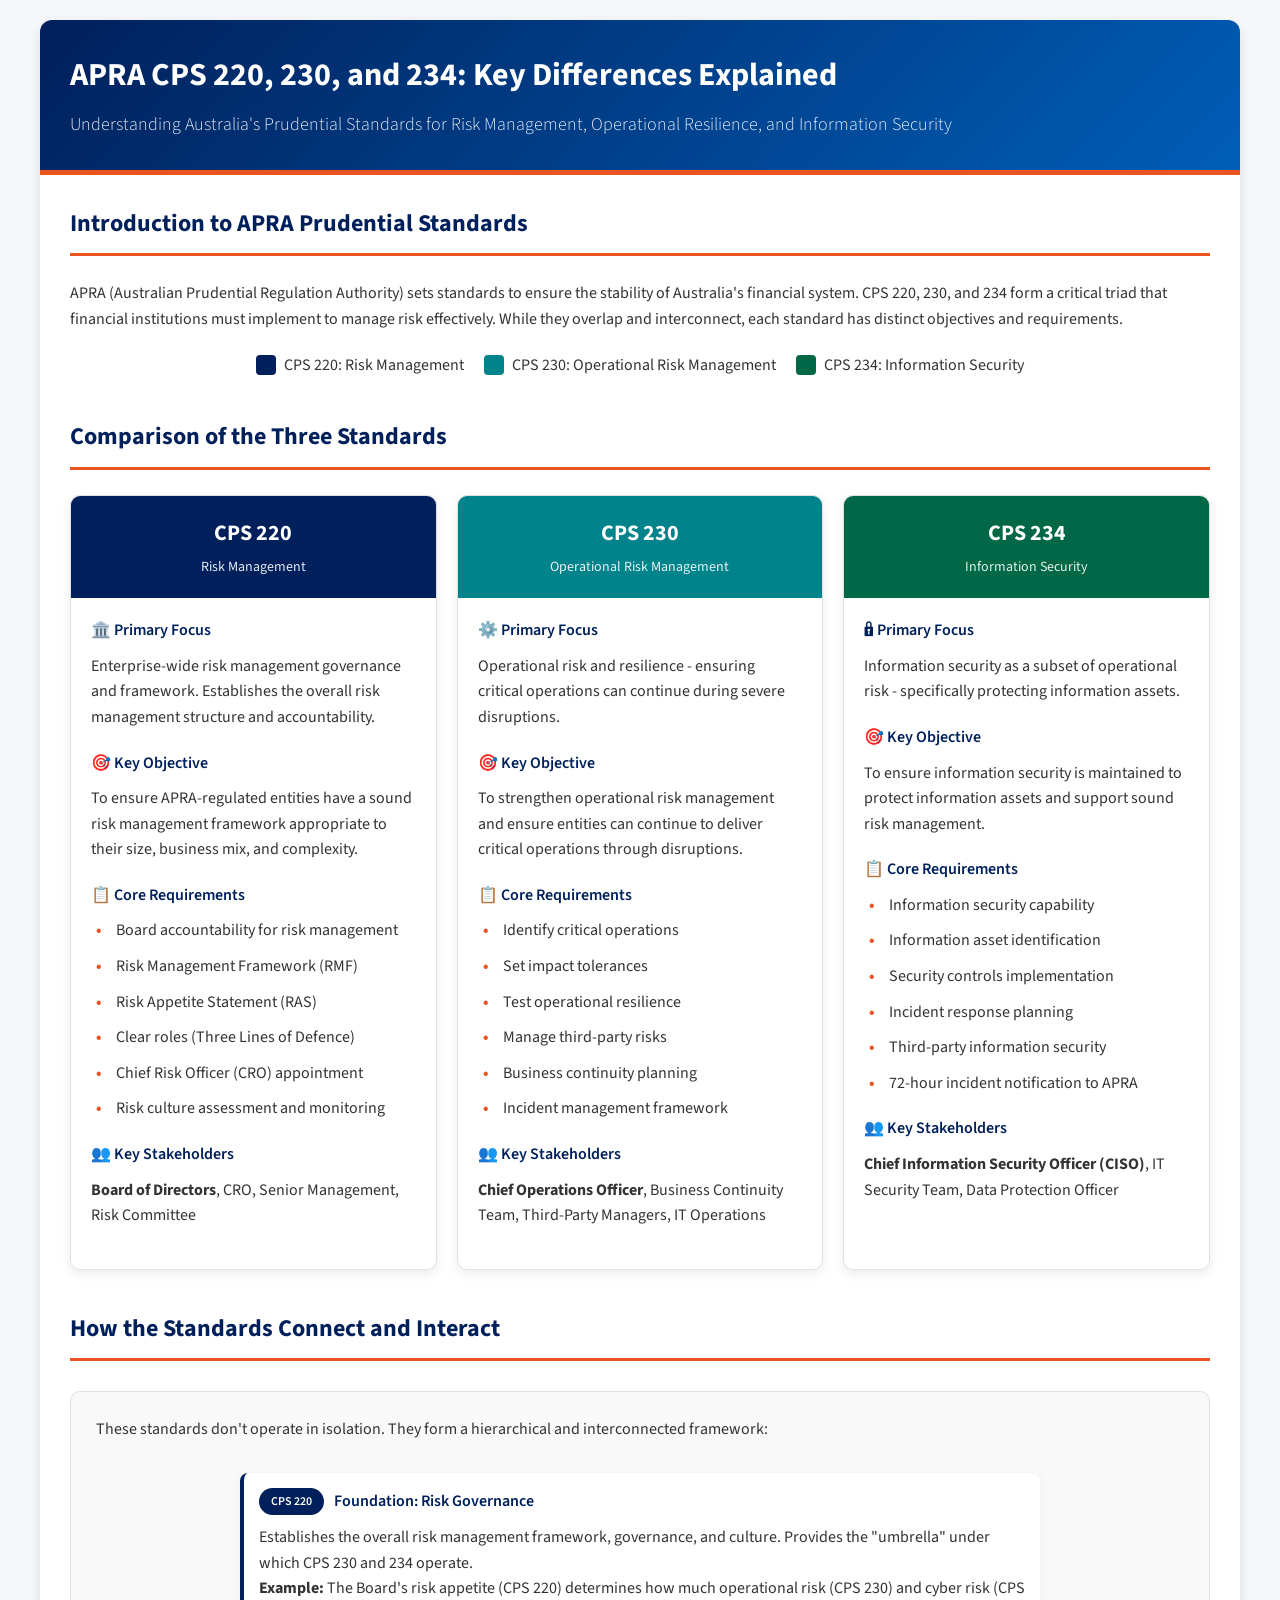
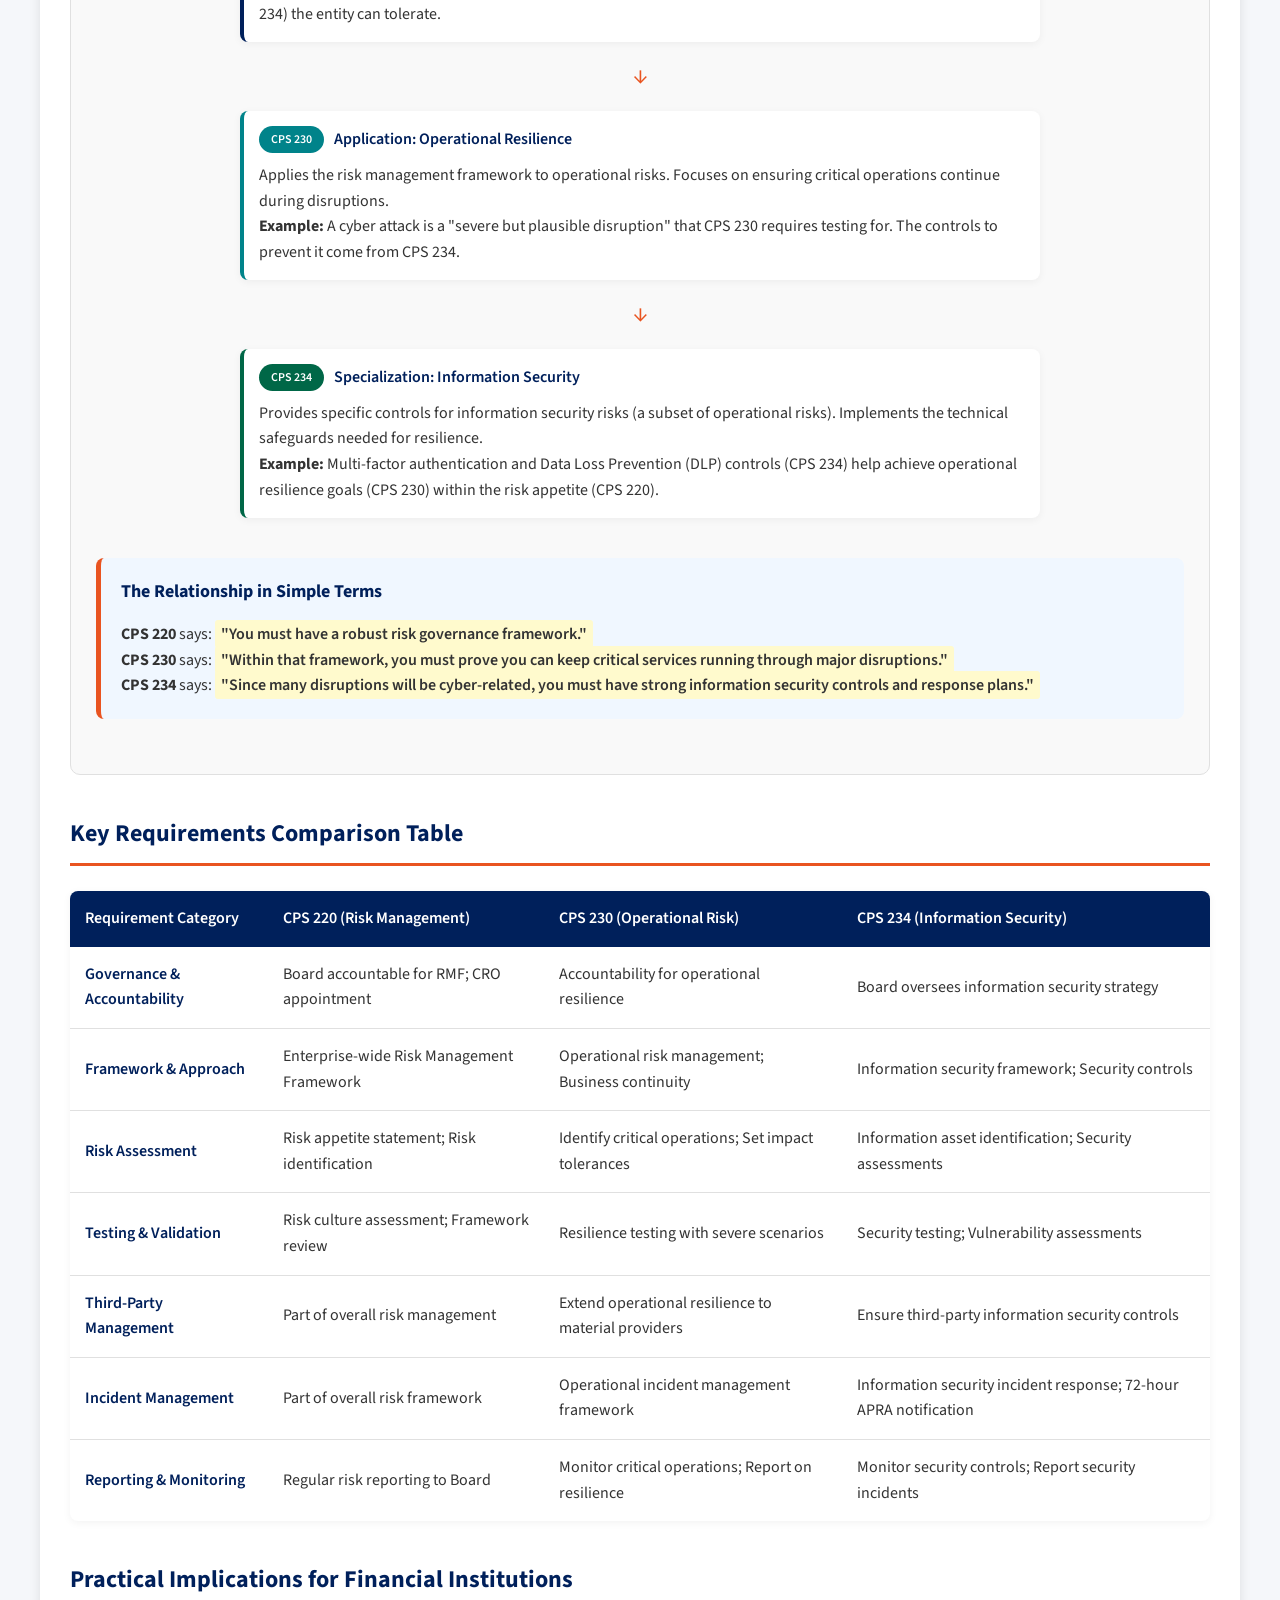
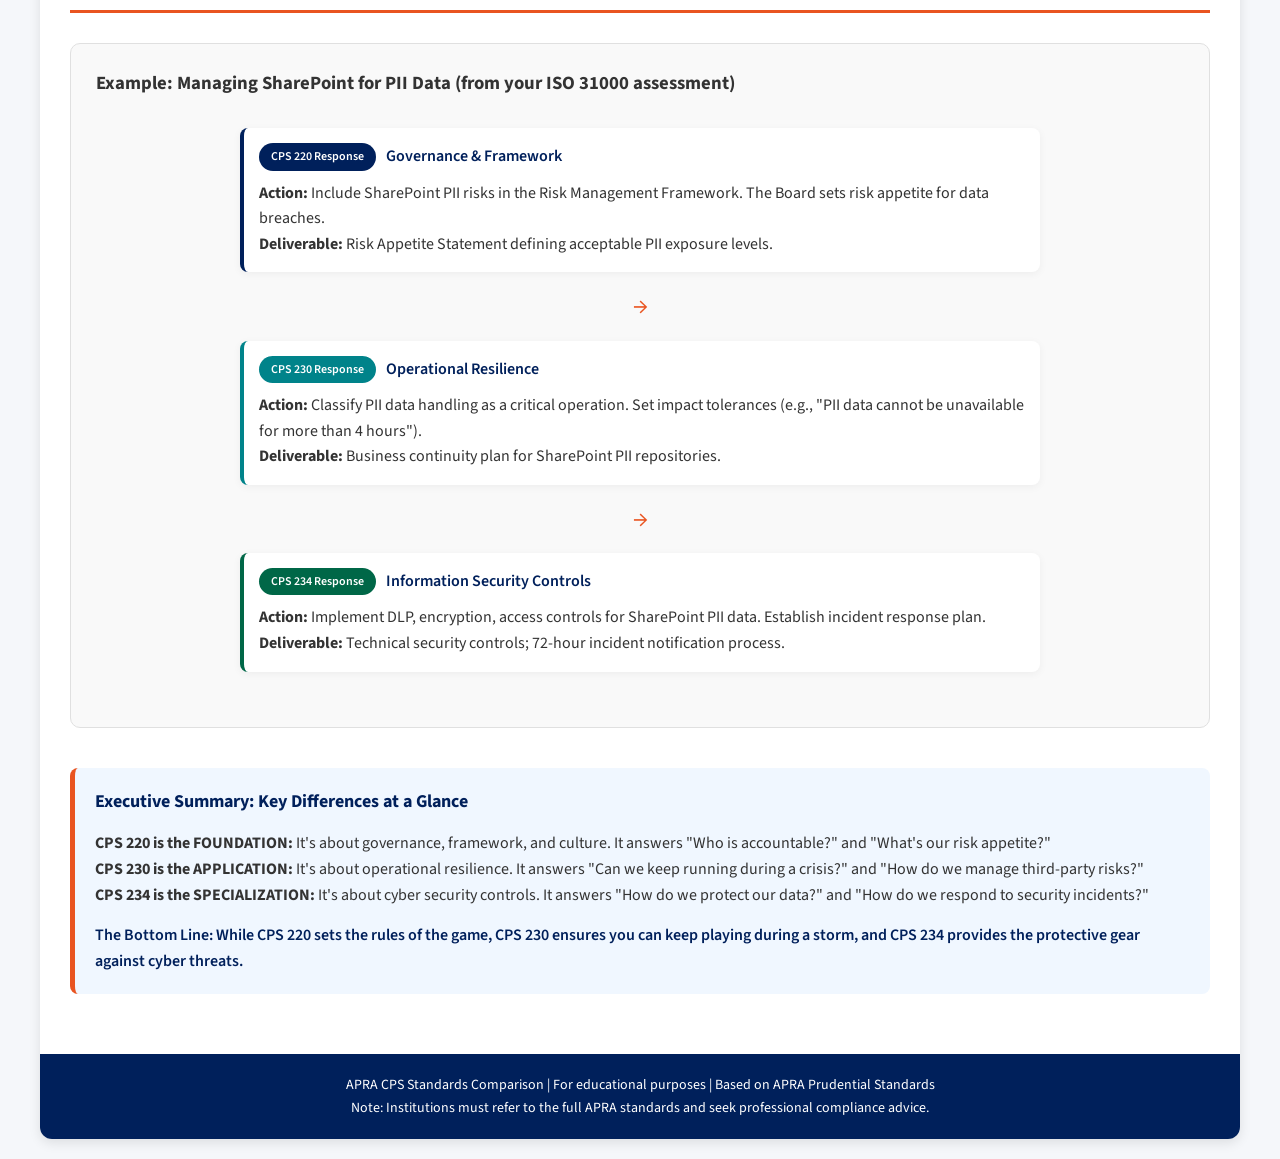
==== commit 6a417b6f: "Fix encoding mojibake and add UTF-8 guardrails" ====
--- a/APRA-CPS.html
+++ b/APRA-CPS.html
@@ -165,7 +165,7 @@
         }
         
         .key-points li:before {
-            content: "â€¢";
+            content: "•";
             color: #e95420;
             font-weight: bold;
             position: absolute;
@@ -377,17 +377,17 @@
                         </div>
                         <div class="card-body">
                             <div class="card-section">
-                                <div class="card-section-title">ðŸ›ï¸ Primary Focus</div>
+                                <div class="card-section-title">🏛️ Primary Focus</div>
                                 <p>Enterprise-wide risk management governance and framework. Establishes the overall risk management structure and accountability.</p>
                             </div>
                             
                             <div class="card-section">
-                                <div class="card-section-title">ðŸŽ¯ Key Objective</div>
+                                <div class="card-section-title">🎯 Key Objective</div>
                                 <p>To ensure APRA-regulated entities have a sound risk management framework appropriate to their size, business mix, and complexity.</p>
                             </div>
                             
                             <div class="card-section">
-                                <div class="card-section-title">ðŸ“‹ Core Requirements</div>
+                                <div class="card-section-title">📋 Core Requirements</div>
                                 <ul class="key-points">
                                     <li>Board accountability for risk management</li>
                                     <li>Risk Management Framework (RMF)</li>
@@ -399,7 +399,7 @@
                             </div>
                             
                             <div class="card-section">
-                                <div class="card-section-title">ðŸ‘¥ Key Stakeholders</div>
+                                <div class="card-section-title">👥 Key Stakeholders</div>
                                 <p><strong>Board of Directors</strong>, CRO, Senior Management, Risk Committee</p>
                             </div>
                         </div>
@@ -413,17 +413,17 @@
                         </div>
                         <div class="card-body">
                             <div class="card-section">
-                                <div class="card-section-title">âš™ï¸ Primary Focus</div>
+                                <div class="card-section-title">⚙️ Primary Focus</div>
                                 <p>Operational risk and resilience - ensuring critical operations can continue during severe disruptions.</p>
                             </div>
                             
                             <div class="card-section">
-                                <div class="card-section-title">ðŸŽ¯ Key Objective</div>
+                                <div class="card-section-title">🎯 Key Objective</div>
                                 <p>To strengthen operational risk management and ensure entities can continue to deliver critical operations through disruptions.</p>
                             </div>
                             
                             <div class="card-section">
-                                <div class="card-section-title">ðŸ“‹ Core Requirements</div>
+                                <div class="card-section-title">📋 Core Requirements</div>
                                 <ul class="key-points">
                                     <li>Identify critical operations</li>
                                     <li>Set impact tolerances</li>
@@ -435,7 +435,7 @@
                             </div>
                             
                             <div class="card-section">
-                                <div class="card-section-title">ðŸ‘¥ Key Stakeholders</div>
+                                <div class="card-section-title">👥 Key Stakeholders</div>
                                 <p><strong>Chief Operations Officer</strong>, Business Continuity Team, Third-Party Managers, IT Operations</p>
                             </div>
                         </div>
@@ -449,17 +449,17 @@
                         </div>
                         <div class="card-body">
                             <div class="card-section">
-                                <div class="card-section-title">ðŸ”’ Primary Focus</div>
+                                <div class="card-section-title">🔒 Primary Focus</div>
                                 <p>Information security as a subset of operational risk - specifically protecting information assets.</p>
                             </div>
                             
                             <div class="card-section">
-                                <div class="card-section-title">ðŸŽ¯ Key Objective</div>
+                                <div class="card-section-title">🎯 Key Objective</div>
                                 <p>To ensure information security is maintained to protect information assets and support sound risk management.</p>
                             </div>
                             
                             <div class="card-section">
-                                <div class="card-section-title">ðŸ“‹ Core Requirements</div>
+                                <div class="card-section-title">📋 Core Requirements</div>
                                 <ul class="key-points">
                                     <li>Information security capability</li>
                                     <li>Information asset identification</li>
@@ -471,7 +471,7 @@
                             </div>
                             
                             <div class="card-section">
-                                <div class="card-section-title">ðŸ‘¥ Key Stakeholders</div>
+                                <div class="card-section-title">👥 Key Stakeholders</div>
                                 <p><strong>Chief Information Security Officer (CISO)</strong>, IT Security Team, Data Protection Officer</p>
                             </div>
                         </div>
@@ -496,7 +496,7 @@
                             <p><strong>Example:</strong> The Board's risk appetite (CPS 220) determines how much operational risk (CPS 230) and cyber risk (CPS 234) the entity can tolerate.</p>
                         </div>
                         
-                        <div class="step-arrow">â†“</div>
+                        <div class="step-arrow">↓</div>
                         
                         <div class="step step-230">
                             <div class="step-header">
@@ -507,7 +507,7 @@
                             <p><strong>Example:</strong> A cyber attack is a "severe but plausible disruption" that CPS 230 requires testing for. The controls to prevent it come from CPS 234.</p>
                         </div>
                         
-                        <div class="step-arrow">â†“</div>
+                        <div class="step-arrow">↓</div>
                         
                         <div class="step step-234">
                             <div class="step-header">
@@ -605,7 +605,7 @@
                             <p><strong>Deliverable:</strong> Risk Appetite Statement defining acceptable PII exposure levels.</p>
                         </div>
                         
-                        <div class="step-arrow">â†’</div>
+                        <div class="step-arrow">→</div>
                         
                         <div class="step step-230">
                             <div class="step-header">
@@ -616,7 +616,7 @@
                             <p><strong>Deliverable:</strong> Business continuity plan for SharePoint PII repositories.</p>
                         </div>
                         
-                        <div class="step-arrow">â†’</div>
+                        <div class="step-arrow">→</div>
                         
                         <div class="step step-234">
                             <div class="step-header">
